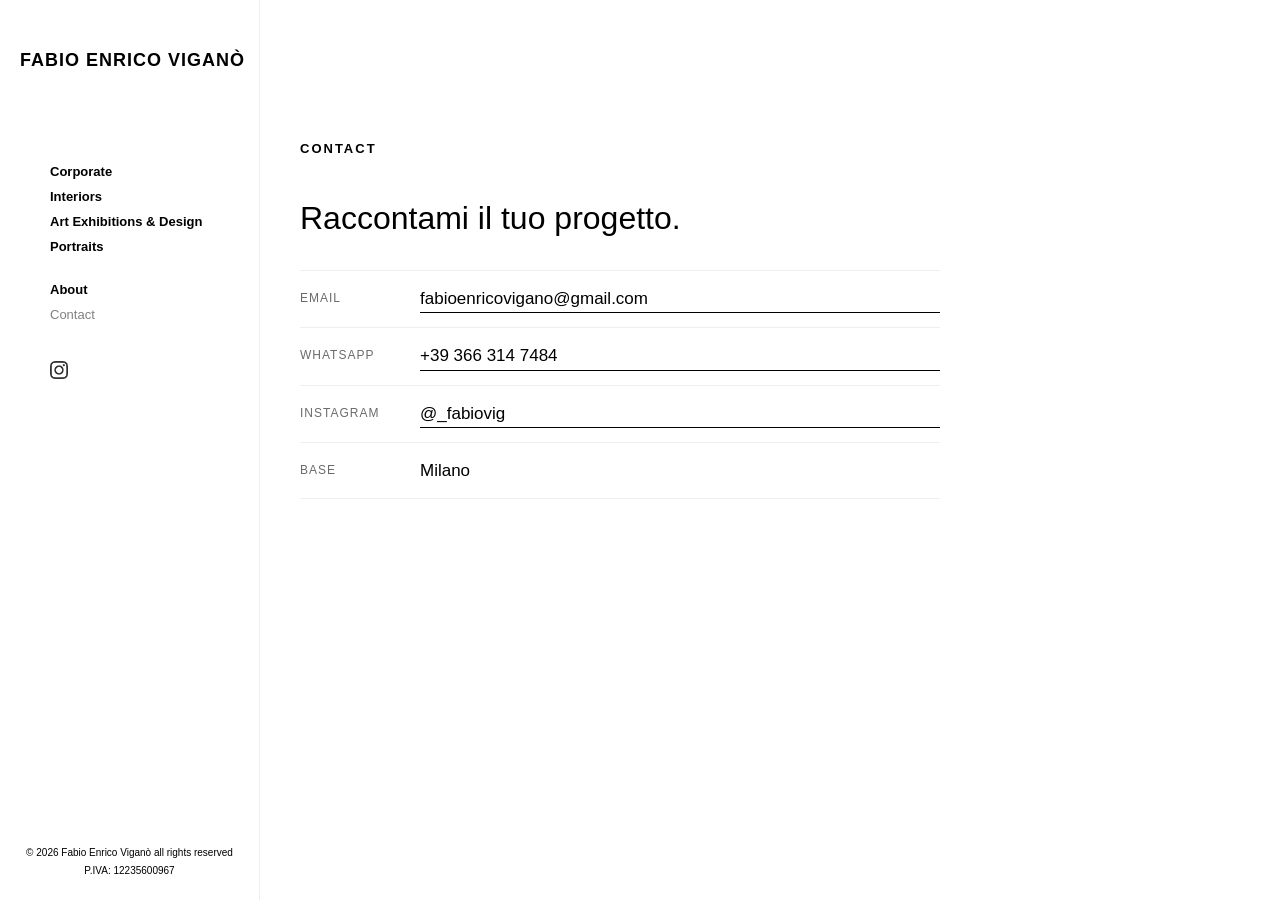
==== contact.html @ 15e57a4d "Add files via upload" ====
<!doctype html>
<html lang="it">
<head>
  <meta charset="utf-8">
  <meta name="viewport" content="width=device-width, initial-scale=1">
  <title>Contact — Fabio Enrico Viganò</title>
  <!-- noindex: togliere al lancio ufficiale -->
  <meta name="robots" content="noindex">
  <meta name="description" content="Fabio Enrico Viganò, fotografo a Milano: fotografia corporate, di interni e architettura, mostre e design.">
  <meta property="og:type" content="website">
  <meta property="og:title" content="Contact — Fabio Enrico Viganò">
  <meta property="og:description" content="Fabio Enrico Viganò, fotografo a Milano: fotografia corporate, di interni e architettura, mostre e design.">
  <meta property="og:image" content="https://fabiovig.it/video/hero-poster.jpg">
  <link rel="stylesheet" href="css/style.css">
  <script defer src="js/main.js"></script>
</head>
<body>
  <header class="header">
    <a class="logo" href="index.html">FABIO ENRICO VIGANÒ</a>
    <button class="hamburger" aria-label="Apri menu" aria-expanded="false"><span></span></button>
    <nav class="mobile-side-nav">
      <a href="corporate.html">Corporate</a>
      <a href="interiors.html">Interiors</a>
      <a href="art-exhibitions-design.html">Art Exhibitions &amp; Design</a>
      <a href="portraits.html">Portraits</a>
      <a href="about.html">About</a>
      <a href="contact.html">Contact</a>
    </nav>
  </header>

  <aside class="side-nav">
    <div class="side-inner">
      <a class="side-logo" href="index.html">FABIO ENRICO VIGANÒ</a>
      <nav class="side-links">
        <a href="corporate.html">Corporate</a>
        <a href="interiors.html">Interiors</a>
        <a href="art-exhibitions-design.html">Art Exhibitions &amp; Design</a>
        <a href="portraits.html">Portraits</a>
        <a href="about.html">About</a>
        <a href="contact.html">Contact</a>
      </nav>
      <div class="side-footer">
        <span class="line1">© <span id="copy-year"></span> <span class="site-legal-name">Fabio Enrico Viganò</span> all rights reserved</span>
        <span class="line2">P.IVA: 12235600967</span>
      </div>
    </div>
  </aside>

  <main class="content page-text">
    <article class="text-block">
      <h1>Contact</h1>
      <p class="lead">Raccontami il tuo progetto.</p>
      <ul class="contact-list">
        <li><span>Email</span><a href="mailto:fabioenricovigano@gmail.com">fabioenricovigano@gmail.com</a></li>
        <li><span>WhatsApp</span><a href="https://wa.me/393663147484" target="_blank" rel="noopener">+39 366 314 7484</a></li>
        <li><span>Instagram</span><a href="https://www.instagram.com/_fabiovig/" target="_blank" rel="noopener">@_fabiovig</a></li>
        <li><span>Base</span>Milano</li>
      </ul>
    </article>
  </main>
</body>
</html>
---- css/style.css ----
* {
  margin: 0;
  padding: 0;
  box-sizing: border-box;
}

body {
  font-family: Helvetica, Arial, sans-serif;
  background: #fff;
  color: #000;
  line-height: 1.4;
}

/* HEADER */
.header {
  position: fixed;
  top: 0;
  width: 100%;
  padding: 25px 40px;
  display: flex;
  justify-content: space-between;
  background: white;
  z-index: 100;
}

/* Hamburger */
.hamburger {
  display: none;
  width: 38px;
  height: 30px;
  background: transparent;
  border: 0;
  padding: 6px;
  cursor: pointer;
}
.hamburger span,
.hamburger span::before,
.hamburger span::after {
  display: block;
  background: #000;
  height: 2px;
  width: 22px;
  border-radius: 2px;
  position: relative;
}
.hamburger span::before,
.hamburger span::after { content: ''; position: absolute; left: 0; }
.hamburger span::before { top: -7px; }
.hamburger span::after { top: 7px; }

/* mobile nav behavior */
@media (max-width: 900px) {
  .hamburger { display: block; }
  .header { padding: 18px 18px; }
  nav { display: none; position: absolute; top: 100%; left: 0; right:0; background:#fff; padding:12px 18px; box-shadow: 0 8px 24px rgba(0,0,0,.08); }
  .header.nav-open nav { display: block; }
  nav a { display:block; margin: 8px 0; }
  .nav-item { display:block; margin:0; }
  .nav-item .dropdown { position: static; box-shadow:none; border:none; padding:0; }
  /* nudge logo down slightly on mobile to better align with hamburger/dropdown */
  .logo { transform: translateY(8px); display: inline-block; }

  /* mobile menu mirrors desktop sidebar links */
  .header nav.mobile-side-nav { padding: 14px 18px 18px; }
  .header nav.mobile-side-nav a {
    display: block;
    margin: 0;
    padding: 8px 0;
    text-decoration: none;
    color: #000;
    font-weight: 700;
    font-size: 13px;
    line-height: 1;
  }
  .header nav.mobile-side-nav a + a { margin-top: 6px; }
  .header nav.mobile-side-nav .side-socials { display: none; }
}

.logo {
  text-decoration: none;
  color: black;
  font-weight: 600;
  letter-spacing: 2px;
  font-size: 13px;
}

nav a {
  margin-left: 30px;
  text-decoration: none;
  color: black;
  font-size: 13px;
  vertical-align: middle;
}

/* Dropdown for nav */
.nav-item { position: relative; display: inline-block; margin-left: 30px; vertical-align: middle; }
.nav-item .nav-link { text-decoration: none; color: #000; font-size:13px; }
.nav-item .dropdown {
  display: none;
  position: absolute;
  top: 100%;
  left: 0;
  background: #fff;
  border: 1px solid #eee;
  box-shadow: 0 6px 18px rgba(0,0,0,0.06);
  padding: 8px 0;
  min-width: 160px;
  z-index: 200;
  pointer-events: auto;
}
.nav-item .dropdown a {
  display: block;
  padding: 8px 16px;
  color: #000;
  text-decoration: none;
  font-size: 13px;
}
.nav-item .dropdown a:hover { background: #f5f5f5; }
.nav-item:hover .dropdown,
.nav-item:focus-within .dropdown,
.nav-item .dropdown:hover { display: block; }

/* hero nav dropdown positioning */
.hero-nav { margin-top: 18px; }
.hero-nav .nav-item { margin: 0 8px; }
.hero-nav .dropdown { left: 50%; transform: translateX(-50%); top: 100%; }

/* HERO: reduce space so content starts immediately under header */
.hero {
  height: auto;
  min-height: 0;
  display: block;
  padding: 0;
  margin: 0;
}

.side-cats { display: none; }

/* desktop fixed left side navigation (olafpix-like) */
.side-nav { display: none; }
@media (min-width: 1000px) {
  /* wider sidebar so the full name fits on one line */
  .side-nav { display: block; position: fixed; left: 0; top: 0; bottom: 0; width: 260px; background: #fff; border-right: 1px solid #eee; z-index: 120; }
  .side-nav .side-inner { display: flex; flex-direction: column; height: 100%; position: relative; }
  .side-nav .side-logo { display:block; padding: 48px 20px 18px; text-decoration: none; color: #000; font-weight: 700; letter-spacing: 1px; font-size: 18px; white-space: nowrap; }
  .side-nav .side-links { padding: 20px 20px; margin-top: 48px; }
  .side-nav .side-links a { display:block; text-decoration:none; color:#000; padding: 6px 0; font-weight:700; font-size:13px; line-height:1; transition: color .15s ease, opacity .15s ease; }
  .side-nav .side-links > a[href="about.html"] { margin-top: 18px; }
  .side-nav .side-links .side-socials {
    margin-top: 34px;
    display: flex;
    align-items: center;
    gap: 4px;
  }
  .side-nav .side-links .side-socials a {
    display: inline-flex;
    padding: 0;
    opacity: .9;
    line-height: 0;
  }
  .side-nav .side-links .side-socials img {
    width: 18px;
    height: 18px;
    display: block;
    opacity: .9;
  }
  .side-nav .side-links .side-socials a:hover img { opacity: 1; }
  .side-nav .side-links a.active,
  .side-nav .side-links a[aria-current="page"] {
    color: #6b6b6b;
    opacity: 0.85;
    font-weight: 400;
  }
  /* social icons removed per user request */
  /* hide top header on desktop (we use side-nav) */
  .header { display: none; }
  /* ensure page content starts to the right of the fixed sidebar */
  body { padding-left: 260px; }
  .content, main, .main-gallery, .gallery, .footer { margin-left: 0; }
  .content { max-width: none; }

  /* side-footer (copyright) positioned at bottom of sidebar */
  .side-footer { position: absolute; left: 24px; right: 24px; bottom: 24px; font-size: 10px; line-height:1.15; opacity: 1; text-align: center; color: #000; }
  .side-footer .line1 { display:block; white-space: nowrap; overflow: hidden; text-overflow: ellipsis; font-size:10px; }
  .side-footer .line2 { display:block; margin-top:6px; font-size:10px; }
}

  /* mobile version of desktop footer shown at page bottom */
  .mobile-page-footer { display: none; }
  @media (max-width: 1000px) {
    .mobile-page-footer {
      display: block;
      text-align: center;
      color: #000;
      font-size: 10px;
      line-height: 1.15;
      padding: 26px 18px 20px;
    }
    .mobile-page-footer .line1,
    .mobile-page-footer .line2 {
      display: block;
      font-size: 10px;
    }
    .mobile-page-footer .line1 {
      white-space: nowrap;
      overflow: hidden;
      text-overflow: ellipsis;
    }
    .mobile-page-footer .line2 {
      margin-top: 6px;
    }
  }

/* view toggle button */
.view-toggle {
  display: inline-block;
  position: absolute;
  left: 20px;
  right: 20px;
  bottom: 130px; /* moved higher */
  padding: 0;
  font-size: 12px;
  background: transparent;
  border: none;
  text-transform: uppercase;
  letter-spacing: 1px;
  font-weight: 400;
  cursor: pointer;
}

/* Carousel overlay (keeps sidebar visible) */
.carousel-overlay {
  position: fixed;
  left: 260px;
  top: 0;
  right: 0;
  bottom: 0;
  background: rgba(0,0,0,0.95);
  display: flex;
  align-items: center;
  justify-content: center;
  z-index: 10000;
}
.carousel-stage { position: relative; width: 100%; height: 100%; display:flex; align-items:center; justify-content:center; }
.carousel-stage img { max-width: 100%; max-height: 92vh; object-fit: contain; }
.carousel-nav {
  position: absolute; top: 0; bottom: 0; width: 50%;
}
.carousel-nav.left { left: 0; cursor: w-resize; }
.carousel-nav.right { right: 0; cursor: e-resize; }
.carousel-counter { position: absolute; top: 24px; right: 48px; color: #fff; font-size: 13px; opacity: .9; }
.carousel-close { position: absolute; top: 8px; left: 48px; color:#fff; font-size:18px; background:transparent; border:0; cursor:pointer; padding:12px; z-index:10001; }
.carousel-close::before { content: ''; display:block; position:absolute; left:0; top:0; right:0; bottom:0; }

/* tiny back-to-top button */
.back-to-top {
  position: fixed;
  right: 14px;
  bottom: 14px;
  width: 30px;
  height: 30px;
  border: 1px solid #000;
  background: #fff;
  color: #000;
  border-radius: 50%;
  font-size: 14px;
  line-height: 1;
  cursor: pointer;
  opacity: 0;
  transform: translateY(8px);
  pointer-events: none;
  transition: opacity .2s ease, transform .2s ease;
  z-index: 400;
}

.back-to-top.is-visible {
  opacity: 0.9;
  transform: translateY(0);
  pointer-events: auto;
}

.back-to-top:hover {
  opacity: 1;
}

@media (max-width: 1000px) {
  .carousel-overlay { left: 0; }
  body { padding-left: 0; }
}

/* Desktop-style landing: left category column + right gallery (like olafpix) */
@media (min-width: 900px) {
  .hero {
    display: flex;
    align-items: flex-start;
  }
  .side-cats { width: 220px; padding: 80px 20px 40px 80px; }
  .side-cats a { display: block; text-decoration: none; color: #000; font-weight: 600; letter-spacing: 2px; margin: 18px 0; font-size: 14px; }
  .main-gallery { flex: 1; }
}

.hero h1 {
  font-weight: 300;
  font-size: 28px;
  margin: 0;
}

/* Centered landing styles */
.hero-center { padding-top: 0; height: 75vh; }
.hero-name {
  font-weight: 700;
  letter-spacing: 3px;
  font-size: 48px;
}
.hero-nav { margin-top: 18px; }
.hero-nav a {
  margin: 0 18px;
  text-decoration: none;
  color: #000;
  font-size: 14px;
  opacity: 0.9;
}
.hero-nav a:hover { opacity: 1; }

/* GALLERY */
.gallery {
  padding: 0;
  display: grid;
  grid-template-columns: repeat(3, 1fr);
  gap: 0;
  line-height: 0;
}

/* Packed grid (gallery) for grouping by orientation */
.gallery.grid-pack {
  grid-auto-rows: 8px; /* base row height for span calculations */
  align-items: start;
}

.gallery.grid-pack .item { display: block; }
.gallery-footer { display:none; }

.item {
  position: relative;
  overflow: hidden;
  line-height: 0;
}

.item.has-caption::after {
  content: '';
  position: absolute;
  left: 0;
  right: 0;
  bottom: 0;
  height: 42%;
  background: linear-gradient(to top, rgba(0,0,0,.006) 0%, rgba(0,0,0,.002) 42%, rgba(0,0,0,0) 100%);
  pointer-events: none;
  z-index: 1;
  opacity: 0;
  transition: opacity .18s ease;
}

.item-caption {
  position: absolute;
  left: 10px;
  right: 10px;
  bottom: 9px;
  color: #fff;
  font-size: 18px;
  line-height: 1.15;
  letter-spacing: 0.4px;
  font-weight: 500;
  text-shadow: 0 1px 2px rgba(0,0,0,.35);
  pointer-events: none;
  z-index: 2;
  opacity: 0;
  transform: translateY(4px);
  transition: opacity .18s ease, transform .18s ease;
}

.item:hover.has-caption::after,
.item:focus-within.has-caption::after {
  opacity: 1;
}

.item:hover .item-caption,
.item:focus-within .item-caption {
  opacity: 1;
  transform: translateY(0);
}

@media (hover: none) {
  .item.has-caption::after,
  .item-caption {
    opacity: 1;
    transform: none;
  }

  .item.has-caption::after {
    background: linear-gradient(to top, rgba(0,0,0,.006) 0%, rgba(0,0,0,.002) 42%, rgba(0,0,0,0) 100%);
  }
}

/* Reset image container padding so images fill their grid cells */
.item, .project { background: transparent; box-sizing: border-box; padding: 0; }
.item img, .project img { display: block; width: 100%; height: auto; }

.item img {
  width: 100%;
  display: block;
  transition: transform .4s ease, opacity .3s ease;
}

.item:hover img {
  transform: scale(1.03);
  opacity: 0.9;
}

/* FOOTER */
.footer {
  text-align: center;
  padding: 60px 20px;
  font-size: 12px;
  opacity: .6;
}

/* RESPONSIVE */
@media (max-width: 900px) {
  .gallery {
    grid-template-columns: repeat(2, 1fr);
  }
}

@media (max-width: 600px) {
  .gallery {
    grid-template-columns: 1fr;
  }
}

/* Desktop / large screens: grid that fills available right-side space */
@media (min-width: 900px) {
  .gallery {
    grid-template-columns: repeat(3, 1fr);
    gap: 0;
    padding: 0;
    align-items: start;
  }
  .gallery .item { align-self: stretch; }
  .gallery .item img { width: 100%; height: auto; object-fit: unset; display:block; }
  /* Work page grids: keep separate projects grid behavior but allow bigger thumbnails */
  .projects-grid { grid-template-columns: repeat(3, 1fr); gap: 0; }
  .projects, .projects-grid { padding-left: 0; padding-right: 0; }
}

/* Desktop: show 3-column thumbnail grid to the right of the sidebar (>=1000px) */
@media (min-width: 1000px) {
  .gallery {
    grid-template-columns: repeat(3, 1fr);
    gap: 0;
    padding: 0;
    align-items: start;
  }

  .gallery .item img {
    width: 100%;
    height: auto;
    object-fit: unset;
    display: block;
  }

  /* make sure main content is spaced from top and bottom when sidebar is present */
  .content { padding-top: 0; padding-bottom: 0; }
}

/* Mobile: show dropdown on toggle (JS adds .open) */
@media (max-width: 900px) {
  .nav-item .dropdown { position: static; transform: none; box-shadow: none; border: none; padding: 0; display: none; }
  .nav-item.open .dropdown { display: block; }
  .nav-item .dropdown a { padding: 12px 0; border-top: 1px solid #eee; }
}

/* Work page */
.work-cats {
  display: flex;
  gap: 12px;
  padding: 0;
  flex-wrap: wrap;
}
.work-links { display:flex; gap:18px; align-items:center; }
.work-links a { text-decoration:none; color:#000; font-size:14px; }

.category { padding: 0; }
.category h2 { font-size:18px; margin-bottom:0; font-weight:600; }
.projects-grid { display:grid; grid-template-columns: repeat(3,1fr); gap:0; }
.projects-grid img { width:100%; display:block; }
.projects {
  padding: 0;
  display: grid;
  grid-template-columns: repeat(3, 1fr);
  gap: 0;
}
.project img { width: 100%; display:block; }

@media (max-width: 900px) {
  .projects { grid-template-columns: repeat(2, 1fr); }
}

@media (max-width: 600px) {
  .projects { grid-template-columns: 1fr; }
}

/* Ensure work grids show one image per row on small phones */
@media (max-width: 480px) {
  .projects-grid { grid-template-columns: 1fr !important; }
  .projects-grid img, .project img, .item img { width: 100%; height: auto; display:block; }
  /* Remove per-item padding on very small screens so images align flush in the grid */
  .gallery { padding: 0; gap: 0; }
  .gallery .item { padding: 0; }
  .projects, .projects-grid { gap: 0; padding: 0; }
  .projects .project { padding: 0; }
  /* Keep container margins zero */
  .item, .project { margin: 0; }
}

/* Force simple CSS columns masonry when .masonry is active.
   This overrides grid-based gallery rules to avoid JS packing. */
@media (min-width: 900px) {
  .gallery.masonry {
    display: block !important;
    column-count: 3;
    column-gap: 0;
    padding: 0;
    line-height: 0;
  }
  .gallery.masonry .item {
    display: block;
    width: 100%;
    margin: 0;
    break-inside: avoid;
  }
  .gallery.masonry .item img {
    width: 100%;
    height: auto;
    object-fit: unset;
    display: block;
  }
}

/* Landing page: Brahmino-like fixed tiles with horizontal 2x items */
.gallery.landing-grid {
  display: grid !important;
  grid-auto-flow: dense;
  gap: 0;
  line-height: 0;
}

.gallery.landing-grid .item {
  position: relative;
  grid-column: span 1;
  overflow: hidden;
  aspect-ratio: 3 / 4;
}

.gallery.landing-grid .item img,
.gallery.landing-grid .item video {
  width: 100%;
  height: 100%;
  object-fit: cover;
  display: block;
}

.gallery.landing-grid .item.tile-wide {
  grid-column: span 2;
  aspect-ratio: 3 / 2;
}

@media (min-width: 1000px) {
  .gallery.landing-grid {
    grid-template-columns: repeat(4, minmax(0, 1fr));
    padding-left: 0;
    padding-right: 0;
  }
}

@media (max-width: 999px) and (min-width: 601px) {
  .gallery.landing-grid {
    grid-template-columns: repeat(2, minmax(0, 1fr));
    padding-left: 0;
    padding-right: 0;
  }

  .gallery.landing-grid .item.tile-wide {
    grid-column: span 2;
    aspect-ratio: 3 / 2;
  }
}

@media (max-width: 600px) {
  .gallery.landing-grid {
    grid-template-columns: 1fr;
    padding-left: 0;
    padding-right: 0;
  }

  .gallery.landing-grid .item.tile-wide {
    grid-column: span 1;
    aspect-ratio: 3 / 4;
  }
}

/* ============================================================
   2026 update: nav breakpoint, hero video, text pages, motion
   ============================================================ */

/* mobile header: same links as the sidebar, hamburger up to 999px */
@media (max-width: 999px) {
  .hamburger { display: block; }
  .header { padding: 18px 18px; align-items: center; }
  .header nav { display: none; position: absolute; top: 100%; left: 0; right: 0; background: #fff; padding: 14px 18px 18px; box-shadow: 0 8px 24px rgba(0,0,0,.08); }
  .header.nav-open nav { display: block; }
  .header nav a { display: block; margin: 0; padding: 8px 0; font-weight: 700; font-size: 13px; line-height: 1; }
  .header nav a + a { margin-top: 6px; }
  .header nav a.active { color: #6b6b6b; font-weight: 400; }
  .logo { transform: none; }
  body { padding-top: 66px; }
}

/* hamburger -> X when open */
.hamburger span, .hamburger span::before, .hamburger span::after { transition: transform .25s ease, background-color .25s ease; }
.header.nav-open .hamburger span { background: transparent; }
.header.nav-open .hamburger span::before { transform: translateY(7px) rotate(45deg); }
.header.nav-open .hamburger span::after { transform: translateY(-7px) rotate(-45deg); }

/* HERO VIDEO (home) */
.hero-video {
  position: relative;
  height: 100vh;
  height: 100svh;
  overflow: hidden;
  background: #111;
  line-height: 1.2;
}
.hero-video .hero-media {
  position: absolute;
  inset: 0;
  width: 100%;
  height: 100%;
  object-fit: cover;
  display: block;
}
.hero-video::after {
  content: '';
  position: absolute;
  inset: 0;
  background: linear-gradient(to top, rgba(0,0,0,.45) 0%, rgba(0,0,0,0) 45%);
  pointer-events: none;
}
.hero-overlay {
  position: absolute;
  left: 40px;
  bottom: 40px;
  right: 40px;
  color: #fff;
  z-index: 1;
}
.hero-kicker {
  font-size: 12px;
  letter-spacing: 2px;
  text-transform: uppercase;
  opacity: .85;
  margin-bottom: 10px;
}
.hero-title {
  font-size: clamp(26px, 4vw, 56px);
  font-weight: 700;
  letter-spacing: -0.5px;
  line-height: 1.05;
}
.hero-scroll {
  position: absolute;
  right: 40px;
  bottom: 40px;
  z-index: 1;
  color: #fff;
  font-size: 12px;
  letter-spacing: 2px;
  text-transform: uppercase;
  text-decoration: none;
  animation: hero-bob 2.4s ease-in-out infinite;
}
@keyframes hero-bob { 0%,100% { transform: translateY(0); } 50% { transform: translateY(6px); } }
.hero-overlay > * { animation: hero-in 1.1s cubic-bezier(.2,.7,.2,1) both; }
.hero-overlay > *:nth-child(2) { animation-delay: .15s; }
@keyframes hero-in { from { opacity: 0; transform: translateY(24px); } to { opacity: 1; transform: none; } }

@media (max-width: 999px) {
  .hero-video { height: calc(100svh - 66px); }
  .hero-overlay { left: 18px; right: 18px; bottom: 24px; }
  .hero-scroll { display: none; }
}

/* TEXT PAGES (about, contact) */
.page-text { padding: 140px 40px 80px; }
.text-block { max-width: 640px; }
.text-block h1 { font-size: 13px; font-weight: 700; letter-spacing: 2px; text-transform: uppercase; margin-bottom: 40px; }
.text-block p { font-size: 17px; line-height: 1.6; margin-bottom: 18px; }
.text-block .lead { font-size: clamp(22px, 2.6vw, 32px); line-height: 1.25; font-weight: 500; margin-bottom: 32px; }
.text-link, .contact-list a { color: #000; text-decoration: none; border-bottom: 1px solid currentColor; }
.text-link:hover, .contact-list a:hover { opacity: .6; }
.contact-list { list-style: none; font-size: 17px; line-height: 1.6; }
.contact-list li { display: grid; grid-template-columns: 120px 1fr; padding: 14px 0; border-top: 1px solid #eee; }
.contact-list li:last-child { border-bottom: 1px solid #eee; }
.contact-list span { font-size: 12px; letter-spacing: 1px; text-transform: uppercase; color: #6b6b6b; padding-top: 4px; }
@media (max-width: 999px) {
  .page-text { padding: 48px 18px 60px; }
  .contact-list li { grid-template-columns: 1fr; gap: 2px; }
}

/* carousel media can be an image or a video */
.carousel-media { display: flex; align-items: center; justify-content: center; width: 100%; height: 100%; }
.carousel-media img, .carousel-media video { max-width: 100%; max-height: 92vh; object-fit: contain; animation: carousel-in .35s ease both; }
.carousel-media video { position: relative; z-index: 2; }
@keyframes carousel-in { from { opacity: 0; transform: scale(.985); } to { opacity: 1; transform: none; } }

/* scroll reveal (only when JS is active and motion is allowed) */
.js-reveal .gallery .item,
.js-reveal .text-block > * {
  opacity: 0;
  transform: translateY(28px);
  transition: opacity .8s cubic-bezier(.2,.7,.2,1) var(--reveal-delay, 0ms),
              transform .8s cubic-bezier(.2,.7,.2,1) var(--reveal-delay, 0ms);
}
.js-reveal .gallery .item.is-in,
.js-reveal .text-block > *.is-in {
  opacity: 1;
  transform: none;
}

/* hover: slow zoom on tiles, video tiles fill like images */
.gallery .item { cursor: zoom-in; }
.gallery .item img, .gallery .item video { transition: transform 1.2s cubic-bezier(.2,.7,.2,1), opacity .3s ease; }
.gallery .item:hover img, .gallery .item:hover video { transform: scale(1.05); opacity: 1; }
.gallery .item video { width: 100%; height: 100%; object-fit: cover; display: block; }

/* smooth cross-fade between pages (Chrome, Edge, Safari 18+; others just navigate) */
@view-transition { navigation: auto; }
::view-transition-old(root), ::view-transition-new(root) { animation-duration: .45s; }

@media (prefers-reduced-motion: reduce) {
  *, *::before, *::after { animation: none !important; transition: none !important; }
}
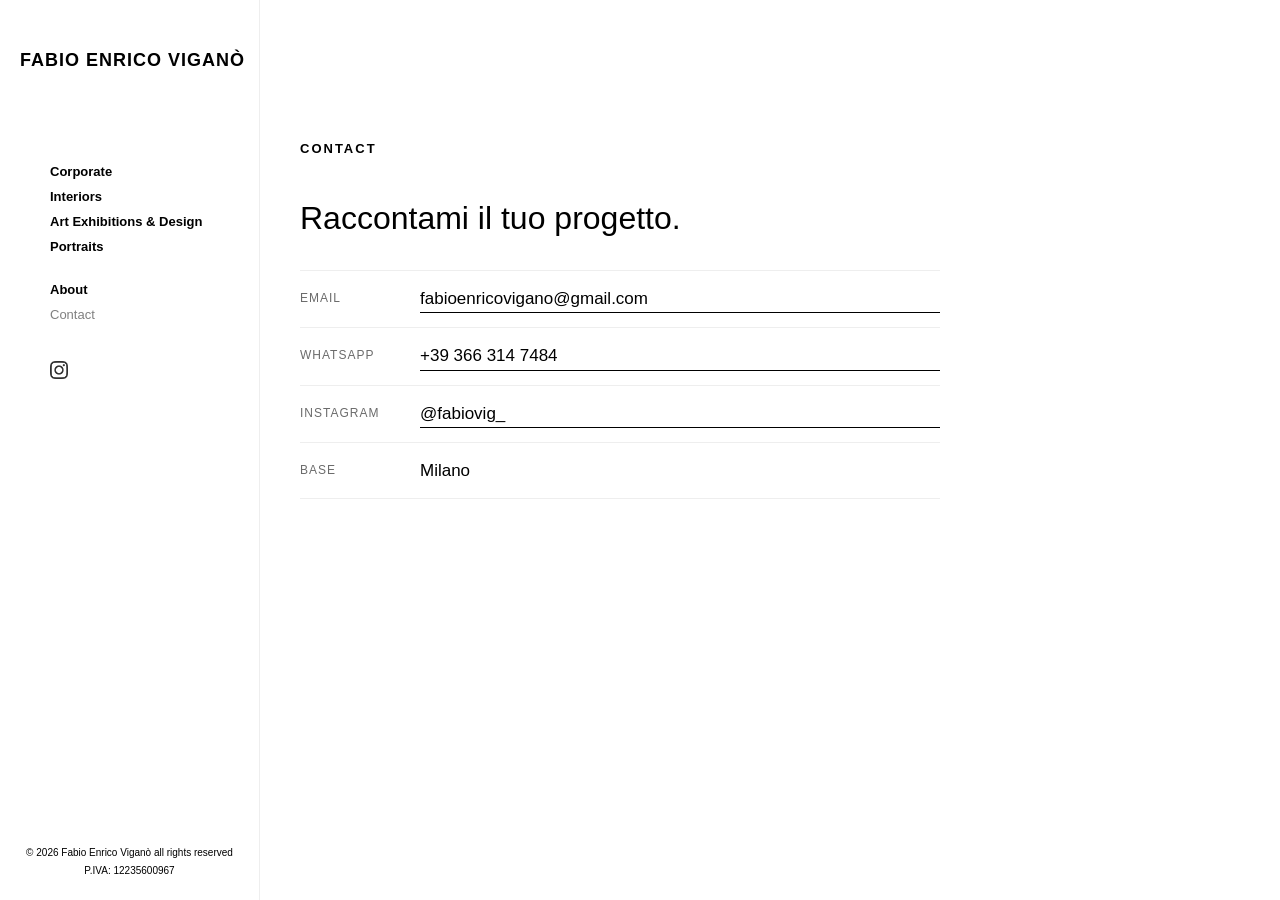
==== commit 9912b9aa: "Instagram: @fabiovig_ Co-Authored-By: Claude Opus 5.5 (1M context) <noreply@anthropic.com> Claude-Se" ====
--- a/contact.html
+++ b/contact.html
@@ -53,7 +53,7 @@
       <ul class="contact-list">
         <li><span>Email</span><a href="mailto:fabioenricovigano@gmail.com">fabioenricovigano@gmail.com</a></li>
         <li><span>WhatsApp</span><a href="https://wa.me/393663147484" target="_blank" rel="noopener">+39 366 314 7484</a></li>
-        <li><span>Instagram</span><a href="https://www.instagram.com/_fabiovig/" target="_blank" rel="noopener">@_fabiovig</a></li>
+        <li><span>Instagram</span><a href="https://www.instagram.com/fabiovig_/" target="_blank" rel="noopener">@fabiovig_</a></li>
         <li><span>Base</span>Milano</li>
       </ul>
     </article>
